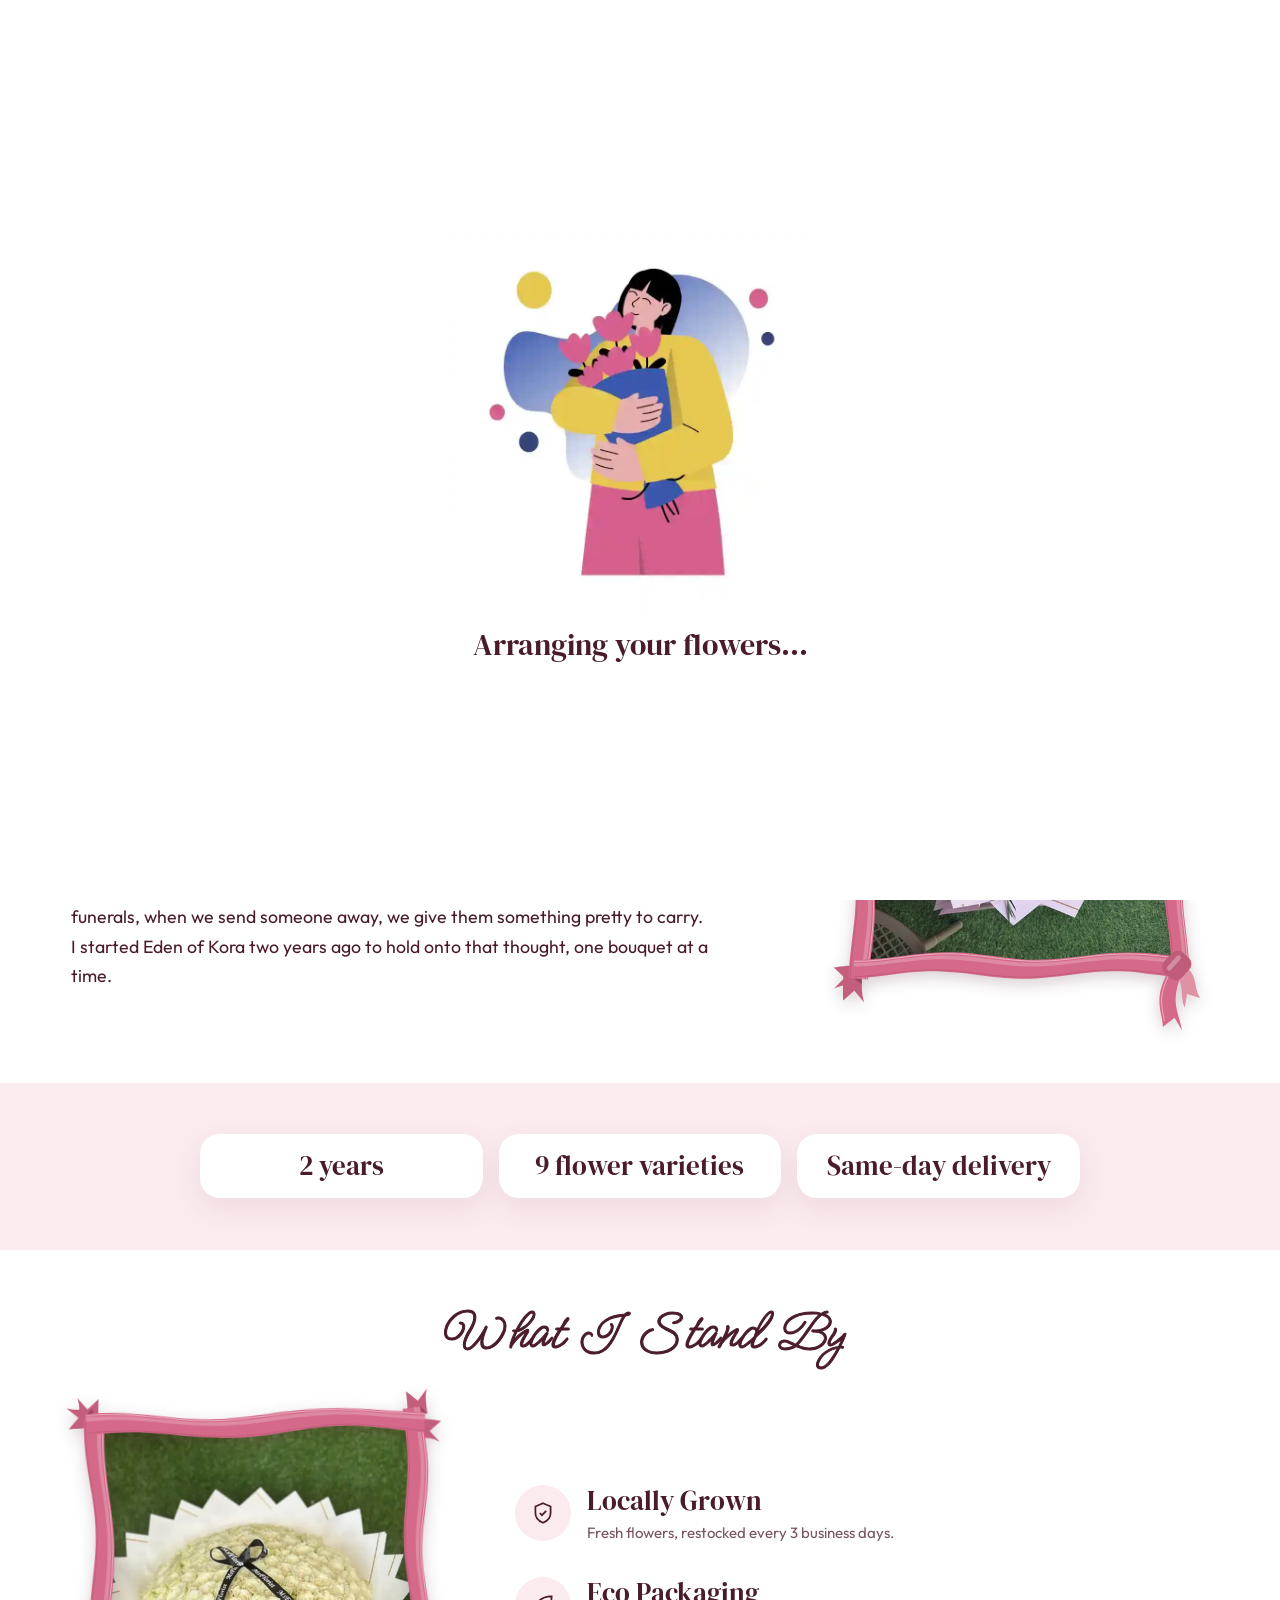
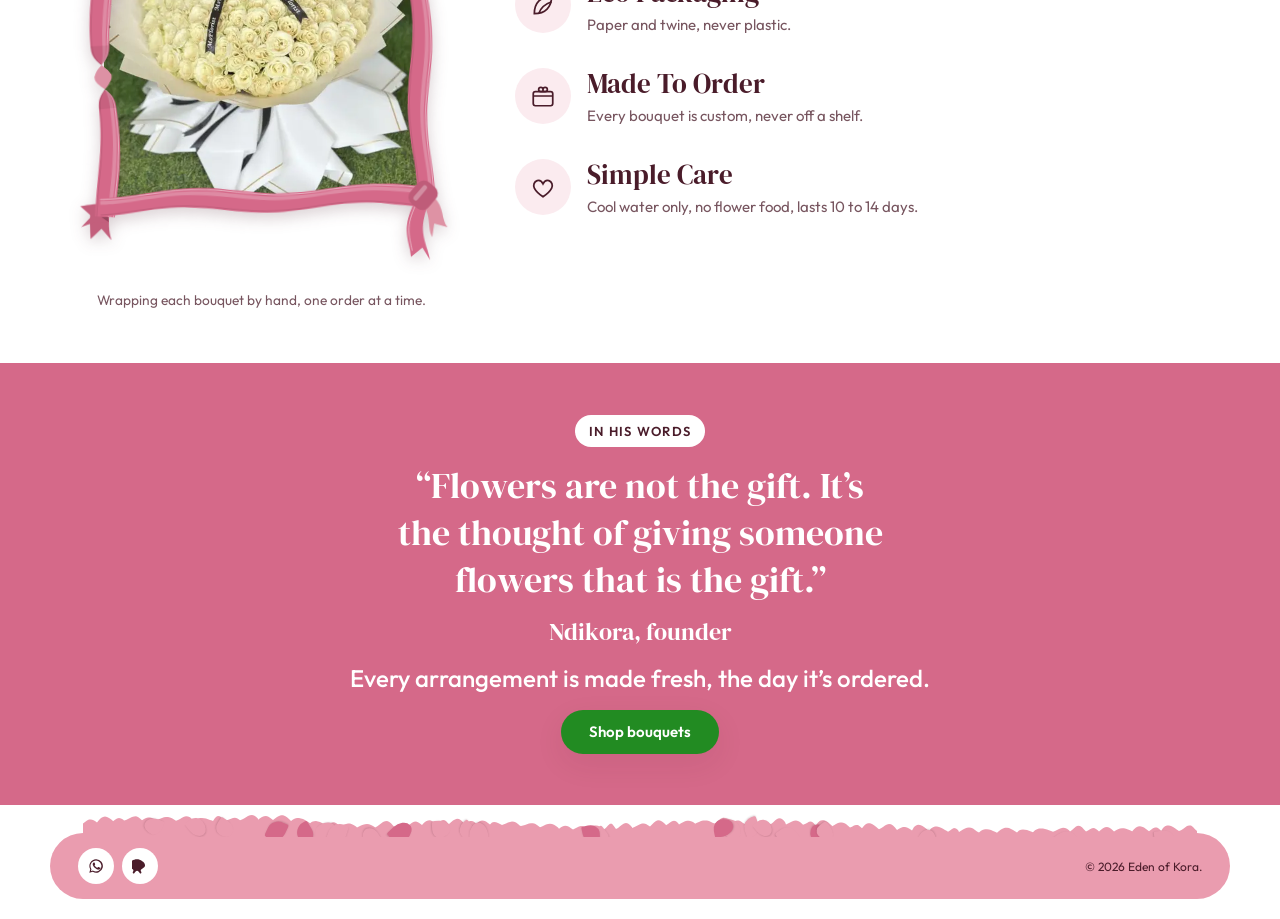
==== about.html @ d0510840 "Publish Eden of Kora site preview Co-Authored-By: Claude Opus 5.5 <noreply@anthropic.com>" ====
<!DOCTYPE html>
<html lang="en">
<head>
<meta charset="UTF-8">
<meta name="viewport" content="width=device-width, initial-scale=1.0">
<title>About Ndikora, Founder of Eden of Kora in Kampala</title>
<meta name="description" content="Meet Ndikora, the one florist behind Eden of Kora. Two years of arranging flowers in Kampala, one custom bouquet and one honest thought at a time.">
<link rel="canonical" href="https://theyloveshaka.github.io/eden-of-kora/about.html">
<meta property="og:title" content="About Ndikora, Founder of Eden of Kora in Kampala">
<meta property="og:description" content="Meet Ndikora, the one florist behind Eden of Kora. Two years of arranging flowers in Kampala, one custom bouquet and one honest thought at a time.">
<meta property="og:image" content="https://theyloveshaka.github.io/eden-of-kora/assets/og-image.jpg">
<meta property="og:type" content="website">
<meta property="og:url" content="https://theyloveshaka.github.io/eden-of-kora/about.html">
<meta name="twitter:card" content="summary_large_image">
<meta name="twitter:title" content="About Ndikora, Founder of Eden of Kora in Kampala">
<meta name="twitter:description" content="Meet Ndikora, the one florist behind Eden of Kora. Two years of arranging flowers in Kampala, one custom bouquet and one honest thought at a time.">
<meta name="twitter:image" content="https://theyloveshaka.github.io/eden-of-kora/assets/media/hero/hero-poster.webp?v=2">
<link rel="icon" type="image/svg+xml" href="images/favicon.svg">

<link rel="preconnect" href="https://fonts.googleapis.com">
<link rel="preconnect" href="https://fonts.gstatic.com" crossorigin>
<link href="https://fonts.googleapis.com/css2?family=DM+Serif+Display&family=Meow+Script&family=Outfit:wght@400;500;600&display=swap" rel="stylesheet">

<link rel="stylesheet" href="css/styles.css?v=12">
<link rel="stylesheet" href="css/ribbon.css?v=8">
<link rel="stylesheet" href="css/footer-petals.css?v=7">
<link rel="stylesheet" href="css/about.css?v=7">
<script>
  /* First page view this session: show the bouquet loading screen (main.js lifts it).
     The 9s timeout is a failsafe so a broken main.js can never trap the page. */
  (function () {
    try {
      if (sessionStorage.getItem("loaderSeen") || matchMedia("(prefers-reduced-motion: reduce)").matches) return;
      document.documentElement.classList.add("is-loading");
      new Image().src = "assets/bouquet-animation.svg";
      setTimeout(function () { document.documentElement.classList.remove("is-loading"); }, 9000);
    } catch (e) {}
  })();
</script>
<meta name="robots" content="noindex, nofollow">
</head>
<body>

<!-- ============================== LOADING SCREEN ============================== -->
<div class="site-loader" aria-hidden="true">
  <img class="site-loader__anim" data-src="assets/bouquet-animation.svg" alt="" width="806" height="818">
  <p class="site-loader__caption">Arranging your flowers&hellip;</p>
</div>

<div class="page-panel">

  <!-- ============================== HEADER ============================== -->
  <header class="site-header site-header--over">

    <a class="brand" href="index.html" aria-label="Eden of Kora, home">
      <span class="brand-word">Eden of Kora</span>
    </a>

    <nav class="nav-pill" id="primary-nav" aria-label="Primary">
      <a href="index.html">Home</a>
      <a href="shop.html">Shop</a>
      <a href="gallery.html">Gallery</a>
      <a href="about.html" aria-current="page">About</a>
      <a href="contact.html">Contact</a>
    </nav>

    <div class="header-actions">
      <a class="btn btn-pill btn-pill--sm" href="https://wa.me/256778371038" target="_blank" rel="noopener">Order Now</a>
      <button class="icon-btn cart-btn" type="button" data-cart-open aria-label="Open cart">
        <svg viewBox="0 0 24 24" fill="none" stroke="currentColor" stroke-width="1.6" aria-hidden="true">
          <path d="M3 4h2l2.4 12.2a2 2 0 0 0 2 1.6h7.6a2 2 0 0 0 2-1.6L21 8H6"/>
          <circle cx="9.5" cy="20.5" r="1.3"/><circle cx="17.5" cy="20.5" r="1.3"/>
        </svg>
        <span class="cart-count">0</span>
      </button>
      <button class="nav-toggle" type="button" aria-label="Open menu" aria-haspopup="true" aria-expanded="false" aria-controls="primary-nav">
        <span></span><span></span><span></span>
      </button>
    </div>
  </header>

  <main>
    <!-- ============================== HERO ============================== -->
    <section class="page-hero" data-petals>
      <img class="page-hero__media" src="assets/media/photos/eok-photo-14.webp" alt="" width="1170" height="1568" fetchpriority="high">
      <div class="page-hero__copy">
        <p class="eyebrow">Meet Ndikora</p>
        <h1>The Thought Behind the Flowers</h1>
      </div>
    </section>

    <!-- ============================== RIBBON BAND ============================== -->
    <div class="ribbon-band ribbon-band--straddle" data-ribbon-band>
      <ul class="ribbon-band__list">
        <li>Kampala</li>
        <li>Locally grown, always fresh</li>
        <li>Wrapped in eco paper</li>
        <li>Custom arrangements on request</li>
        <li>Open daily, 9am&ndash;7pm</li>
      </ul>
    </div>

    <!-- ============================== ABOUT INTRO ============================== -->
    <section class="section about-intro">
      <div class="container about-intro__grid">
        <div class="about-intro__body">
          <p class="about-intro__opening">I&rsquo;m Ndikora. I&rsquo;ve been arranging flowers in Kampala for two years, and I still believe the flower is never the real gift.</p>
          <p class="about-intro__story">My friends call me a lover boy, and I don&rsquo;t mind it. To me, flowers are love, plain and simple. I&rsquo;ve had people tell me, &ldquo;don&rsquo;t buy me flowers, give me money instead,&rdquo; and it still pricks me a little, because that misses the point entirely. We give flowers knowing they will die. That is what makes it the best act of love there is. A flower can&rsquo;t be saved, resold or kept for later. It only says one thing: I thought of you when I saw this bouquet, and I wanted you to have it. Even at funerals, when we send someone away, we give them something pretty to carry. I started Eden of Kora two years ago to hold onto that thought, one bouquet at a time.</p>
        </div>
        <figure class="ribbon-frame about-intro__frame" data-ribbon-frame="a">
          <img src="assets/media/photos/eok-photo-08-sm.webp" srcset="assets/media/photos/eok-photo-08-sm.webp 477w, assets/media/photos/eok-photo-08.webp 1170w" sizes="(min-width: 860px) 320px, 70vw" alt="Blush pink roses Ndikora arranged, laid on artificial grass" width="477" height="640" loading="eager" decoding="async">
        </figure>
      </div>
    </section>

    <!-- ============================== FACTS BAND ============================== -->
    <section class="section about-facts bg-soft-band">
      <div class="container">
        <div class="facts-row reveal-stagger">
          <div class="fact-item reveal"><span class="fact-item__value">2 years</span></div>
          <div class="fact-item reveal"><span class="fact-item__value">9 flower varieties</span></div>
          <div class="fact-item reveal"><span class="fact-item__value">Same-day delivery</span></div>
        </div>
      </div>
    </section>

    <!-- ============================== VALUES ============================== -->
    <section class="section about-values">
      <div class="container">
        <h2 class="about-values__heading reveal">What I Stand By</h2>
        <div class="about-values__layout">
          <figure class="about-feature__figure reveal">
            <div class="ribbon-frame about-feature__frame" data-ribbon-frame="a">
              <img src="assets/media/photos/eok-photo-09-sm.webp" srcset="assets/media/photos/eok-photo-09-sm.webp 480w, assets/media/photos/eok-photo-09.webp 1170w" sizes="(min-width: 860px) 320px, 70vw" alt="Cream roses Ndikora arranged, tied with a black ribbon" width="480" height="640" loading="lazy" decoding="async">
            </div>
            <figcaption>Wrapping each bouquet by hand, one order at a time.</figcaption>
          </figure>
          <div class="values-grid reveal-stagger">
            <div class="value-item reveal">
              <span class="value-icon">
                <svg viewBox="0 0 24 24" fill="none" stroke="currentColor" stroke-width="1.6" aria-hidden="true"><path d="M12 3l7 3v6c0 4.5-3 7.5-7 9-4-1.5-7-4.5-7-9V6l7-3Z"/><path d="M9 12l2 2 4-4"/></svg>
              </span>
              <h3>Locally Grown</h3>
              <p>Fresh flowers, restocked every 3 business days.</p>
            </div>
            <div class="value-item reveal">
              <span class="value-icon">
                <svg viewBox="0 0 24 24" fill="none" stroke="currentColor" stroke-width="1.6" aria-hidden="true"><path d="M20 4C10 4 4 10 4 20c10 0 16-6 16-16Z"/><path d="M8 20c2-6 6-9 12-11"/></svg>
              </span>
              <h3>Eco Packaging</h3>
              <p>Paper and twine, never plastic.</p>
            </div>
            <div class="value-item reveal">
              <span class="value-icon">
                <svg viewBox="0 0 24 24" fill="none" stroke="currentColor" stroke-width="1.6" aria-hidden="true"><rect x="3" y="8" width="18" height="13" rx="2"/><path d="M3 12h18M12 8V6a2 2 0 1 1 2 2h-2Zm0 0V6a2 2 0 1 0-2 2h2Z"/></svg>
              </span>
              <h3>Made To Order</h3>
              <p>Every bouquet is custom, never off a shelf.</p>
            </div>
            <div class="value-item reveal">
              <span class="value-icon">
                <svg viewBox="0 0 24 24" fill="none" stroke="currentColor" stroke-width="1.6" aria-hidden="true"><path d="M12 21s-6-4-8-8c-1.3-2.6-.2-6 2.6-6.9C9 5.3 11 7 12 9c1-2 3-3.7 5.4-2.9C20.2 7 21.3 10.4 20 13c-2 4-8 8-8 8Z"/></svg>
              </span>
              <h3>Simple Care</h3>
              <p>Cool water only, no flower food, lasts 10 to 14 days.</p>
            </div>
          </div>
        </div>
      </div>
    </section>

    <!-- ============================== STORY BAND: HIS BELIEF ============================== -->
    <section class="about-story-band">
      <div class="container about-story-band__inner reveal">
        <span class="about-eyebrow">In His Words</span>
        <blockquote>
          <p>&ldquo;Flowers are not the gift. It&rsquo;s the thought of giving someone flowers that is the gift.&rdquo;</p>
        </blockquote>
        <cite>Ndikora, founder</cite>
        <p class="about-story-band__note">Every arrangement is made fresh, the day it&rsquo;s ordered.</p>
        <a class="btn btn-pill" href="shop.html">Shop bouquets</a>
      </div>
    </section>
  </main>

  <!-- ============================== FOOTER ============================== -->
  <div class="footer-petals" data-footer-petals aria-hidden="true"></div>
  <footer class="site-footer">
    <div class="footer-social">
    <a href="https://wa.me/256778371038" target="_blank" rel="noopener" aria-label="Chat on WhatsApp">
    <svg viewBox="0 0 24 24" aria-hidden="true"><path d="M17.5 14.4c-.3-.1-1.7-.8-1.9-.9-.3-.1-.4-.1-.6.1-.2.3-.7.9-.8 1-.2.2-.3.2-.5.1-.3-.1-1.2-.4-2.2-1.4-.8-.7-1.4-1.6-1.6-1.9-.2-.3 0-.4.1-.6l.4-.5c.1-.2.2-.3.3-.5.1-.2 0-.4 0-.5-.1-.1-.6-1.5-.8-2-.2-.5-.4-.4-.6-.4h-.5c-.2 0-.5.1-.7.3-.3.3-1 1-1 2.3 0 1.4 1 2.7 1.1 2.9.1.2 2 3.1 4.9 4.3.7.3 1.2.5 1.6.6.7.2 1.3.2 1.8.1.5-.1 1.7-.7 1.9-1.4.2-.7.2-1.2.2-1.4-.1-.1-.2-.2-.5-.3ZM12 2a10 10 0 0 0-8.6 15L2 22l5.2-1.4A10 10 0 1 0 12 2Zm0 18.2a8.2 8.2 0 0 1-4.2-1.1l-.3-.2-3.1.8.8-3-.2-.3A8.2 8.2 0 1 1 12 20.2Z"/></svg>
    </a>
    <a href="https://www.snapchat.com/add/ndikoraaa" target="_blank" rel="noopener" aria-label="Eden of Kora on Snapchat">
    <svg viewBox="0 0 24 24" aria-hidden="true"><path d="M19.35 9.74c-.32-1.6-1.26-3.08-2.65-4.07-.6-.42-1.14-.84-1.68-1.23-2.24-1.65-4.93-2.44-7.67-2.44-3.33 0-6.38 1.2-8.72 3.4-.65.63-1.23 1.3-1.73 2.02-.65 1.04-1.08 2.23-1.2 3.52 0 .06 0 .13.02.2.02.36.08.71.18 1.05.08.24.18.48.3.7.12.22.26.43.42.62.16.19.33.37.52.54.07.06.15.12.22.17l1.14.92c.27.22.55.42.85.6.12.07.25.13.37.2l.32.17c.25.12.48.27.7.43.22.16.42.34.6.53.18.2.33.4.46.61l.06.1c.08.14.15.3.2.46.04.15.07.3.08.46 0 .37-.09.73-.26 1.06l-.48.9c-.04.07-.08.14-.11.22-.08.18-.14.36-.17.55-.04.33.02.67.17.98.15.3.4.56.7.7.3.14.63.18.95.1.32-.07.6-.27.78-.54l1.04-1.54c.17-.25.36-.5.58-.72.22-.23.47-.43.74-.6l.36-.2.37-.18c.25-.1.5-.17.76-.2h.08c.26.03.51.1.76.2l.37.18.36.2c.27.17.52.37.74.6.22.22.41.47.58.72l1.04 1.54c.18.27.46.47.78.54.32.08.65.04.95-.1.3-.14.55-.4.7-.7.15-.31.21-.65.17-.98-.03-.19-.09-.37-.17-.55-.03-.08-.07-.15-.11-.22l-.48-.9c-.17-.33-.26-.69-.26-1.06 0-.16.04-.31.08-.46.05-.16.12-.32.2-.46l.06-.1c.13-.21.28-.41.46-.61.18-.19.38-.37.6-.53.22-.16.45-.31.7-.43l.32-.17c.12-.07.25-.13.37-.2.3-.18.58-.38.85-.6l1.14-.92c.07-.05.15-.11.22-.17.19-.17.36-.35.52-.54.16-.19.3-.4.42-.62.12-.22.22-.46.3-.7.1-.34.16-.69.18-1.05.02-.07.02-.14.02-.2-.12-1.29-.55-2.48-1.2-3.52Z" fill="currentColor"/></svg>
    </a>
    </div>
    <p class="footer-bottom">&copy; 2026 Eden of Kora.</p>
  </footer>

  <!-- ============================== CART DRAWER ============================== -->
  <div class="cart-overlay" data-cart-close></div>
  <aside class="cart-drawer" role="dialog" aria-modal="true" aria-labelledby="cart-drawer-title">
    <div class="cart-drawer__head">
      <h2 id="cart-drawer-title">Your Cart</h2>
      <button type="button" class="cart-drawer__close" data-cart-close aria-label="Close cart">
        <svg viewBox="0 0 24 24" fill="none" stroke="currentColor" stroke-width="1.8" aria-hidden="true"><path d="M6 6l12 12M18 6L6 18"/></svg>
      </button>
    </div>

    <div class="sr-only" aria-live="polite" data-cart-live></div>

    <div class="cart-drawer__body">
      <div class="cart-drawer__items" data-cart-items></div>

      <div class="cart-addons">
        <h3 class="cart-addons__title">A Little Something Extra?</h3>
        <div class="cart-addons__row" data-cart-addons></div>
      </div>
    </div>

    <div class="cart-drawer__totals">
      <div class="cart-drawer__row">
        <span>Items subtotal</span>
        <span data-cart-subtotal>UGX 0</span>
      </div>
      <div class="cart-drawer__row cart-drawer__row--delivery">
        <span>Delivery fee</span>
        <span>Confirmed by area</span>
      </div>
      <p class="cart-drawer__totals-note">This is your items subtotal. The delivery fee is confirmed by area on WhatsApp before you pay, so it&rsquo;s not included yet.</p>
    </div>

    <div class="cart-drawer__actions">
      <button type="button" class="btn btn-wa btn-block" data-wa-checkout>
        <svg viewBox="0 0 24 24" aria-hidden="true"><path d="M17.5 14.4c-.3-.1-1.7-.8-1.9-.9-.3-.1-.4-.1-.6.1-.2.3-.7.9-.8 1-.2.2-.3.2-.5.1-.3-.1-1.2-.4-2.2-1.4-.8-.7-1.4-1.6-1.6-1.9-.2-.3 0-.4.1-.6l.4-.5c.1-.2.2-.3.3-.5.1-.2 0-.4 0-.5-.1-.1-.6-1.5-.8-2-.2-.5-.4-.4-.6-.4h-.5c-.2 0-.5.1-.7.3-.3.3-1 1-1 2.3 0 1.4 1 2.7 1.1 2.9.1.2 2 3.1 4.9 4.3.7.3 1.2.5 1.6.6.7.2 1.3.2 1.8.1.5-.1 1.7-.7 1.9-1.4.2-.7.2-1.2.2-1.4-.1-.1-.2-.2-.5-.3ZM12 2a10 10 0 0 0-8.6 15L2 22l5.2-1.4A10 10 0 1 0 12 2Zm0 18.2a8.2 8.2 0 0 1-4.2-1.1l-.3-.2-3.1.8.8-3-.2-.3A8.2 8.2 0 1 1 12 20.2Z"/></svg>
        Send order on WhatsApp
      </button>
      <button type="button" class="btn btn-outline btn-block" data-copy-order>Copy order</button>
    </div>
    <p class="cart-drawer__note">Send order on WhatsApp opens a message with your items already filled in. Nothing sends until you press send yourself, and nothing is confirmed until Ndikora replies.</p>
  </aside>

</div>

<script src="js/products.js?v=7" defer></script>
<script src="js/main.js?v=11" defer></script>
<script src="js/ribbon.js?v=10" defer></script>
<script src="js/footer-petals.js?v=7" defer></script>
<script src="js/lightbox.js?v=7" defer></script>
</body>
</html>
---- css/styles.css ----
/* ==========================================================================
   Eden of Kora design system
   Tokens, page shell, header, buttons, product card, section head, cart
   drawer, footer, reveal, petals, loader. Colours and type change only in
   :root; palette and type rules live in docs/PLAN.md (Revision 2).
   ========================================================================== */

/* ---------- 1. Tokens --------------------------------------------------- */
:root {
  /* Palette */
  --forest:     #228B22; /* the one green: accents only, never a section fill */
  --lime:       var(--forest); /* accent fill: buttons, ribbon, active chips */
  --green:      var(--forest);
  --on-accent:  var(--white); /* text and icons on forest */
  --blush:      color-mix(in srgb, var(--pink) 20%, var(--white)); /* soft bands and chips */
  --lime-pale:  var(--blush);
  --pink:       #EA9CAF; /* footer, petals, badges, secondary fills */
  --rose:       #D56989; /* links, hover, ribbon frames, strong accents */
  --white:      #FFFFFF; /* page surface, cards */
  --ink:        #4A1C2A; /* all text and icons, never a surface */

  /* Ribbon */
  --ribbon-face: var(--lime);
  --ribbon-back: var(--rose);

  /* Aliases read by page stylesheets */
  --berry:       var(--ink);
  --berry-dark:  var(--ink);
  --pink-strong: var(--rose);
  --gold:        var(--rose);
  --pink-pale:   var(--lime-pale);
  --bg-soft:     var(--lime-pale);
  --wa:          var(--green);
  --bg-panel:    var(--white);
  --bg-card:     var(--white);
  --bg-outer:    var(--white);
  --muted:       color-mix(in srgb, var(--ink) 75%, var(--white)); /* captions and hints */
  --state-error: var(--ink);

  /* Radius, one rule per element class */
  --radius-xs:    8px;   /* chips, badges */
  --radius-sm:    12px;  /* small blocks */
  --radius-card:  20px;  /* tiles, inputs, drawer */
  --radius-panel: 32px;  /* large blocks */
  --radius-pill:  999px; /* buttons */

  /* Spacing, 4px base */
  --space-1: 4px;  --space-2: 8px;  --space-3: 12px; --space-4: 16px;
  --space-5: 24px; --space-6: 32px; --space-7: 48px; --space-8: 64px; --space-9: 96px;

  --header-h: 44px;
  --section-y: clamp(32px, 4vw, 56px);
  --ribbon-h: clamp(104px, 11vw, 160px);

  --shadow-card: 0 10px 30px rgba(74,28,42,.08);
  --shadow-pop:  0 18px 45px rgba(74,28,42,.16);

  /* Type */
  --font-script:  "Meow Script", cursive;       /* wordmark, h1, h2 */
  --font-display: "DM Serif Display", serif;    /* h3, h4, card titles, quotes */
  --font-body:    "Outfit", sans-serif;         /* body, nav, buttons, prices */

  --text-display: clamp(3.25rem, 1.9rem + 5.6vw, 7rem);
  --text-h2:      clamp(2.25rem, 1.7rem + 2.4vw, 3.75rem);
  --text-h3:      clamp(1.25rem, 1.07rem + .75vw, 1.75rem);
  --text-body:    clamp(1rem, .956rem + .19vw, 1.125rem);
  --text-caption: clamp(.75rem, .706rem + .19vw, .875rem);
  --text-price:   clamp(1.125rem, 1.04rem + .38vw, 1.375rem);

  /* Motion */
  --ease-bloom: cubic-bezier(.22,.61,.36,1); /* organic settle */
  --ease-snap:  cubic-bezier(.5,0,.1,1);     /* press feedback */
  --ease:       var(--ease-bloom);
  --dur-micro:          120ms; /* press */
  --dur-standard:       240ms; /* hover, badge update */
  --dur-entrance:       400ms; /* drawer, section reveal */
  --dur-narrative:      700ms; /* ribbon draw-on */
  --dur-hero-crossfade: 200ms; /* hero video fade */
}

/* ---------- 2. Reset ----------------------------------------------------- */
*, *::before, *::after { box-sizing: border-box; }
html { scroll-behavior: smooth; }
body, h1, h2, h3, h4, p, figure, blockquote, dl, dd, ul, ol { margin: 0; }
ul[class], ol[class] { list-style: none; padding: 0; }
img, picture, svg { display: block; max-width: 100%; }
button, input, select, textarea { font: inherit; color: inherit; }
button { cursor: pointer; background: none; border: none; }
a { color: inherit; text-decoration: none; }

:where(a, button, input, select, textarea, summary, [tabindex]):focus-visible {
  outline: 2px solid var(--ink);
  outline-offset: 3px;
}

@media (prefers-reduced-motion: reduce) {
  html { scroll-behavior: auto; }
  *, *::before, *::after {
    animation-duration: .001ms !important;
    animation-iteration-count: 1 !important;
    transition-duration: .001ms !important;
    scroll-behavior: auto !important;
  }
}

/* ---------- 3. Base ------------------------------------------------------ */
body {
  background: var(--white);
  color: var(--ink);
  font-family: var(--font-body);
  font-weight: 400;
  font-size: 16px;
  line-height: 1.6;
  font-synthesis: none;
  -webkit-font-smoothing: antialiased;
  overflow-x: clip;
}

h1, h2 {
  font-family: var(--font-script);
  font-weight: 400;
  line-height: 1.15;
  letter-spacing: 0;
  text-transform: none;
  color: var(--ink);
}
h1, h2, .brand-word {
  -webkit-text-stroke: .017em currentColor;
  paint-order: stroke fill;
}
h1 { font-size: var(--text-display); }
h2 { font-size: var(--text-h2); }

h3, h4 {
  font-family: var(--font-display);
  font-weight: 400;
  line-height: 1.2;
  color: var(--ink);
}
h3 { font-size: var(--text-h3); }
h4 { font-size: 1.125rem; }

.container {
  width: 100%;
  max-width: 1240px;
  margin-inline: auto;
  padding-inline: clamp(20px, 4vw, 56px);
}

/* ---------- 4. Page frame ------------------------------------------------ */
.page-panel {
  position: relative;
  background: var(--white);
  overflow-x: clip;
}

/* ---------- 5. Header / Nav ---------------------------------------------- */
.site-header {
  position: relative;
  z-index: 40;
  box-sizing: border-box;
  height: var(--header-h);
  padding: 12px clamp(20px, 4vw, 56px);
  display: grid;
  grid-template-columns: 1fr auto 1fr;
  grid-template-rows: 20px;
  align-items: center;
  column-gap: var(--space-4);
  background: var(--white);
  color: var(--ink);
}
.site-header .brand { justify-self: start; }
.site-header .nav-pill { justify-self: center; }
.site-header .header-actions { justify-self: end; }

.site-header--over {
  position: absolute;
  top: 0;
  left: 0;
  right: 0;
  background: transparent;
  color: var(--white);
}
.site-header--over::before {
  content: "";
  position: absolute;
  top: 0;
  left: 0;
  right: 0;
  height: 120px;
  background: linear-gradient(to bottom, rgba(74,28,42,.45), rgba(74,28,42,0));
  pointer-events: none;
  z-index: -1;
}

.site-header a:focus-visible,
.site-header button:focus-visible {
  outline: 2px solid var(--ink);
  outline-offset: 3px;
  border-radius: var(--radius-xs);
}
.site-header--over a:focus-visible,
.site-header--over button:focus-visible { outline-color: var(--white); }

.brand {
  position: relative;
  z-index: 1;
  display: flex;
  align-items: center;
  min-height: 44px;
  font-family: var(--font-script);
  font-weight: 400;
  font-size: 1.875rem;
  line-height: 1;
  color: inherit;
  white-space: nowrap;
}
.brand-word {
  font-family: var(--font-script);
  font-weight: 400;
  font-size: inherit;
  line-height: 1;
  letter-spacing: 0;
  text-transform: none;
  white-space: nowrap;
}

.nav-pill {
  position: relative;
  z-index: 1;
  display: flex;
  align-items: center;
  gap: 2px;
  height: 32px;
  padding: 3px;
  background: rgba(255,255,255,.94);
  color: var(--ink);
  border-radius: var(--radius-pill);
}
.nav-pill a {
  display: block;
  padding: 0 16px;
  font-size: .9375rem;
  font-weight: 500;
  line-height: 26px;
  color: var(--ink);
  border-radius: var(--radius-pill);
  transition: background .2s var(--ease);
}
.nav-pill a:hover { background: var(--blush); }
.nav-pill a[aria-current="page"] { background: var(--lime); color: var(--on-accent); font-weight: 600; }

.header-actions {
  position: relative;
  z-index: 1;
  display: flex;
  align-items: center;
  gap: var(--space-2);
  height: 20px;
}
.header-actions .btn-pill--sm {
  position: relative;
  min-height: 0;
  height: 28px;
  padding: 0 16px;
  font-size: .8125rem;
  box-shadow: none;
}
.header-actions .btn-pill--sm::after {
  content: "";
  position: absolute;
  inset: -8px -4px;
}

.icon-btn {
  position: relative;
  width: 44px;
  height: 44px;
  border-radius: 50%;
  display: grid;
  place-items: center;
  color: inherit;
  transition: color .2s var(--ease), transform .2s var(--ease);
}
.icon-btn:hover { color: var(--rose); transform: translateY(-1px); }
.icon-btn:active { transform: scale(.92); }
.icon-btn:disabled { opacity: .5; cursor: not-allowed; transform: none; }
.icon-btn svg { width: 20px; height: 20px; stroke: currentColor; }
.site-header--over .icon-btn:hover { color: var(--pink); }

.cart-btn .cart-count {
  position: absolute;
  top: 6px;
  right: 3px;
  min-width: 18px;
  height: 18px;
  padding: 0 4px;
  border-radius: 999px;
  background: var(--green);
  color: var(--on-accent);
  font-size: .6875rem;
  font-weight: 600;
  line-height: 1;
  display: grid;
  place-items: center;
  box-shadow: 0 2px 6px rgba(74,28,42,.25);
  transition: transform .25s var(--ease);
}
.cart-btn .cart-count.pulse { animation: cartPulse .4s var(--ease); }
@keyframes cartPulse {
  0%   { transform: scale(1); }
  40%  { transform: scale(1.45); }
  100% { transform: scale(1); }
}

.nav-toggle {
  display: none;
  width: 44px;
  height: 44px;
  border-radius: 50%;
  position: relative;
  z-index: 2;
  flex-direction: column;
  align-items: center;
  justify-content: center;
  gap: 4px;
  color: inherit;
  transition: color .2s var(--ease), transform .2s var(--ease);
}
.nav-toggle:hover { color: var(--rose); }
.nav-toggle:active { transform: scale(.92); }
.site-header--over .nav-toggle:hover { color: var(--pink); }
.nav-toggle span {
  display: block;
  width: 20px;
  height: 2px;
  background: currentColor;
  border-radius: 2px;
  transition: transform .25s var(--ease), opacity .2s var(--ease);
}
.site-header.nav-open .nav-toggle span:nth-child(1) { transform: translateY(6px) rotate(45deg); }
.site-header.nav-open .nav-toggle span:nth-child(2) { opacity: 0; }
.site-header.nav-open .nav-toggle span:nth-child(3) { transform: translateY(-6px) rotate(-45deg); }

@media (max-width: 820px) {
  :root { --header-h: 48px; }
  .site-header {
    padding: 12px 16px;
    grid-template-columns: auto auto;
    grid-template-rows: 24px;
    column-gap: 0;
    justify-content: space-between;
  }
  .header-actions { height: 24px; gap: var(--space-1); }
  .header-actions .btn-pill--sm { height: 32px; padding: 0 14px; }
  .header-actions .btn-pill--sm::after { inset: -6px -2px; }
  .brand { font-size: 1.75rem; }
  .nav-toggle { display: flex; }
  .nav-pill {
    position: absolute;
    top: calc(100% + 6px);
    left: auto;
    right: 12px;
    width: min(420px, calc(100% - 24px));
    flex-direction: column;
    align-items: stretch;
    gap: 2px;
    height: auto;
    padding: 10px;
    background: var(--white);
    color: var(--ink);
    border-radius: 24px;
    box-shadow: var(--shadow-pop);
    transform: translateY(-8px);
    opacity: 0;
    visibility: hidden;
    pointer-events: none;
    transition: transform .22s var(--ease), opacity .18s var(--ease), visibility 0s linear .22s;
  }
  .site-header .nav-pill { justify-self: end; }
  .nav-pill a {
    display: flex;
    align-items: center;
    justify-content: space-between;
    min-height: 48px;
    padding: 0 18px;
    font-family: var(--font-display);
    font-size: 1.25rem;
    font-weight: 400;
    line-height: 1.2;
    border-radius: 16px;
  }
  .nav-pill a::after {
    content: "";
    width: 8px;
    height: 8px;
    border-top: 2px solid currentColor;
    border-right: 2px solid currentColor;
    transform: rotate(45deg);
    opacity: .45;
  }
  .nav-pill a[aria-current="page"] { font-weight: 400; }
  .nav-pill a[aria-current="page"]::after { opacity: 1; }
  .site-header--over .nav-pill a:focus-visible { outline-color: var(--ink); }
  .site-header.nav-open .nav-pill {
    transform: none;
    opacity: 1;
    visibility: visible;
    pointer-events: auto;
    transition: transform .22s var(--ease), opacity .18s var(--ease), visibility 0s;
  }
  .site-header.nav-open::after {
    content: "";
    position: fixed;
    inset: 0;
    z-index: -1;
    background: rgba(74,28,42,.42);
  }
}

/* ---------- 6. Buttons ---------------------------------------------------- */
.btn {
  display: inline-flex;
  align-items: center;
  justify-content: center;
  gap: var(--space-2);
  min-height: 44px;
  font-family: var(--font-body);
  font-weight: 600;
  font-size: .9375rem;
  line-height: 1.2;
  border-radius: var(--radius-pill);
  padding: 12px 28px;
  transition: transform .2s var(--ease), box-shadow .2s var(--ease), background .2s var(--ease), color .2s var(--ease);
  white-space: nowrap;
}
.btn:focus-visible { outline: 2px solid var(--ink); outline-offset: 3px; }
.btn:active { transform: scale(.97); }
.btn:disabled,
.btn[aria-disabled="true"] {
  opacity: .5;
  cursor: not-allowed;
  box-shadow: none;
  transform: none;
}

.btn-pill {
  background: var(--lime);
  color: var(--on-accent);
  box-shadow: var(--shadow-card);
}
.btn-pill:hover {
  background: color-mix(in srgb, var(--forest) 84%, var(--ink));
  transform: translateY(-2px);
  box-shadow: var(--shadow-pop);
}
.btn-pill:active { transform: scale(.97); }
.btn-pill--sm { padding: 8px 20px; font-size: .875rem; }

.btn-outline {
  background: transparent;
  color: var(--ink);
  border: 1.5px solid var(--ink);
}
.btn-outline:hover {
  background: var(--lime-pale);
  transform: translateY(-2px);
}

.btn-arrow {
  display: inline-flex;
  align-items: center;
  gap: 12px;
  min-height: 44px;
  font-weight: 500;
  color: var(--ink);
}
.btn-arrow:focus-visible { outline: 2px solid var(--ink); outline-offset: 3px; border-radius: var(--radius-pill); }
.btn-arrow .arrow-circle {
  width: 40px;
  height: 40px;
  border-radius: 50%;
  border: 1.5px solid var(--ink);
  display: grid;
  place-items: center;
  transition: background .2s var(--ease), transform .2s var(--ease);
  flex-shrink: 0;
}
.btn-arrow .arrow-circle svg {
  width: 16px; height: 16px;
  stroke: var(--ink);
  transition: transform .25s var(--ease);
}
.btn-arrow:hover .arrow-circle { background: var(--lime); color: var(--on-accent); }
.btn-arrow:hover .arrow-circle svg { transform: translateX(3px); }
.btn-arrow:active .arrow-circle { transform: scale(.94); }

.btn-wa {
  background: var(--green);
  color: var(--on-accent);
  box-shadow: var(--shadow-card);
}
.btn-wa svg { width: 18px; height: 18px; fill: var(--ink); }
.btn-wa:hover {
  background: color-mix(in srgb, var(--green) 80%, var(--ink));
  transform: translateY(-2px);
  box-shadow: var(--shadow-pop);
}

.btn-block { width: 100%; }

/* ---------- 7. Section head ------------------------------------------------ */
.section-head {
  text-align: center;
  max-width: 720px;
  margin-inline: auto;
}
.section-head .eyebrow {
  display: block;
  margin-bottom: var(--space-2);
  font-family: var(--font-body);
  font-size: .8125rem;
  font-weight: 600;
  letter-spacing: .14em;
  text-transform: uppercase;
  color: var(--ink);
}
.section-head h2 {
  font-size: var(--text-h2);
  display: flex;
  align-items: center;
  justify-content: center;
  gap: 18px;
  white-space: nowrap;
}
.section-head h2::before,
.section-head h2::after {
  content: "";
  flex: 1 1 60px;
  height: 0;
  border-top: 1.5px dashed rgba(74,28,42,.4);
  position: relative;
  min-width: 24px;
}
.section-head h2 .diamond {
  color: var(--rose);
  font-size: .8em;
  flex-shrink: 0;
}
.section-head .sub {
  margin-top: 14px;
  color: var(--muted);
  font-size: .98rem;
  line-height: 1.7;
}

@media (max-width: 560px) {
  .section-head h2 { white-space: normal; }
  .section-head h2::before, .section-head h2::after { flex-basis: 20px; }
}

/* ---------- 8. Product card ------------------------------------------------
   Borderless portrait tile: radius and 4:5 crop live on the image mask only.
   Shared by Home and Shop through productCardHTML() in js/main.js. */
.product-card {
  position: relative;
  height: 100%;
  display: flex;
  flex-direction: column;
}

.product-card__frame {
  position: relative;
  aspect-ratio: 4 / 5;
  border-radius: var(--radius-card);
  background: var(--lime-pale);
  overflow: hidden;
  margin-bottom: var(--space-3);
}
.product-card__frame img {
  width: 100%;
  height: 100%;
  object-fit: cover;
  transition: transform .45s var(--ease);
}
.product-card:hover .product-card__frame img,
.product-card:focus-within .product-card__frame img { transform: scale(1.06); }

.product-card__badge {
  position: absolute;
  top: var(--space-3);
  left: var(--space-3);
  background: var(--pink);
  color: var(--ink);
  font-family: var(--font-body);
  font-size: .6875rem;
  font-weight: 600;
  letter-spacing: .04em;
  text-transform: uppercase;
  padding: 5px 12px;
  border-radius: var(--radius-xs);
  z-index: 2;
  transform: rotate(var(--tilt, 0deg));
}

.product-card__name {
  font-family: var(--font-display);
  font-weight: 400;
  font-size: 1.25rem;
  line-height: 1.2;
  color: var(--ink);
  margin-bottom: 2px;
}
.product-card__subtitle {
  font-size: .8125rem;
  color: var(--muted);
  margin-bottom: var(--space-3);
  line-height: 1.5;
}

.product-card__footer {
  margin-top: auto;
  display: flex;
  align-items: center;
  justify-content: space-between;
  gap: var(--space-2);
  flex-wrap: wrap;
  row-gap: var(--space-2);
}

.product-card__price {
  font-family: var(--font-body);
  font-weight: 600;
  font-size: var(--text-price);
  color: var(--ink);
  font-variant-numeric: tabular-nums;
}
.product-card__ask {
  font-size: .8125rem;
  color: var(--muted);
}

.product-card__request,
.addon-tile__request,
.product-grid__empty a,
.cart-empty a {
  color: var(--ink);
  font-weight: 600;
  text-decoration: underline;
  text-decoration-color: var(--rose);
  text-decoration-thickness: 2px;
  text-underline-offset: 3px;
  border-radius: var(--radius-xs);
  transition: text-decoration-color .2s var(--ease);
}
.product-card__request { font-size: .8125rem; }
.product-card__request:hover,
.addon-tile__request:hover,
.product-grid__empty a:hover,
.cart-empty a:hover { text-decoration-color: var(--ink); }
.product-card__request:focus-visible,
.addon-tile__request:focus-visible,
.product-grid__empty a:focus-visible,
.cart-empty a:focus-visible { outline: 2px solid var(--ink); outline-offset: 3px; }

.add-btn {
  width: 44px;
  height: 44px;
  min-width: 44px;
  min-height: 44px;
  border-radius: 50%;
  background: var(--lime);
  color: var(--on-accent);
  display: grid;
  place-items: center;
  flex-shrink: 0;
  font-size: 1.25rem;
  line-height: 1;
  transition: background .2s var(--ease), transform var(--dur-micro) var(--ease-snap), box-shadow .2s var(--ease);
  box-shadow: var(--shadow-card);
}
.add-btn:hover { background: var(--pink); box-shadow: var(--shadow-pop); }
.add-btn:focus-visible { outline: 2px solid var(--ink); outline-offset: 3px; }
.add-btn:active,
.add-btn.is-pressing { transform: scale(.86); }
.add-btn.added { background: var(--green); color: var(--on-accent); }
.add-btn:disabled { opacity: .5; cursor: not-allowed; box-shadow: none; transform: none; }

[data-add-to-cart] { position: relative; }
[data-add-to-cart].is-added::after {
  content: "Added";
  position: absolute;
  bottom: calc(100% + 10px);
  left: 50%;
  transform: translateX(-50%);
  background: var(--lime);
  color: var(--on-accent);
  font-size: .6875rem;
  font-weight: 600;
  padding: 5px 12px;
  border-radius: var(--radius-pill);
  box-shadow: var(--shadow-card);
  white-space: nowrap;
  pointer-events: none;
  animation: addedFadeUp .3s var(--ease);
  z-index: 3;
}
@keyframes addedFadeUp {
  from { opacity: 0; transform: translate(-50%, 6px); }
  to   { opacity: 1; transform: translate(-50%, 0); }
}

/* Two columns at 375, three at 1024 and up. */
.product-grid {
  display: grid;
  grid-template-columns: repeat(2, minmax(0, 1fr));
  gap: var(--space-4);
}
@media (min-width: 1024px) {
  .product-grid { grid-template-columns: repeat(3, minmax(0, 1fr)); gap: var(--space-5); }
}

.product-card.is-hidden { display: none; }
.product-card.is-fading { opacity: 0; transform: scale(.96); }

.product-grid__skeleton,
.product-grid__empty {
  grid-column: 1 / -1;
  text-align: center;
  color: var(--muted);
  font-size: .95rem;
  padding: var(--space-7) var(--space-4);
}

/* ---------- 9. Cart drawer --------------------------------------------------
   role="dialog" and aria-modal live in the markup; focus move-in, trap and
   Escape are wired in js/main.js (Cart.open/close). */
.cart-overlay {
  position: fixed;
  inset: 0;
  background: rgba(74,28,42,.42);
  opacity: 0;
  pointer-events: none;
  transition: opacity var(--dur-standard) var(--ease);
  z-index: 90;
}
.cart-overlay.is-open { opacity: 1; pointer-events: auto; }

.cart-drawer {
  position: fixed;
  top: 0;
  right: 0;
  height: 100%;
  width: min(420px, 92vw);
  background: var(--white);
  z-index: 91;
  transform: translateX(100%);
  transition: transform var(--dur-entrance) var(--ease), box-shadow var(--dur-entrance) var(--ease);
  display: flex;
  flex-direction: column;
  padding: 26px 24px;
}
.cart-drawer.is-open { transform: translateX(0); box-shadow: -20px 0 50px rgba(74,28,42,.22); }

.cart-drawer__head {
  display: flex;
  align-items: center;
  justify-content: space-between;
  margin-bottom: var(--space-5);
}
.cart-drawer__head h2 { font-size: 2.25rem; }
.cart-drawer__close {
  width: 44px; height: 44px;
  border-radius: 50%;
  background: var(--lime-pale);
  display: grid;
  place-items: center;
  transition: transform .2s var(--ease), background .2s var(--ease);
}
.cart-drawer__close:hover { background: var(--lime); color: var(--on-accent); transform: rotate(90deg); }
.cart-drawer__close:active { transform: rotate(90deg) scale(.92); }
.cart-drawer__close:focus-visible,
.cart-item__qty button:focus-visible,
.cart-item__remove:focus-visible { outline: 2px solid var(--ink); outline-offset: 2px; }

.sr-only {
  position: absolute;
  width: 1px; height: 1px;
  padding: 0; margin: -1px;
  overflow: hidden;
  clip: rect(0, 0, 0, 0);
  white-space: nowrap;
  border: 0;
}

.cart-drawer__body {
  flex: 1;
  overflow-y: auto;
  padding-right: 4px;
}

.cart-drawer__items {
  display: flex;
  flex-direction: column;
  gap: var(--space-4);
}

.cart-item {
  display: grid;
  grid-template-columns: 58px 1fr auto;
  gap: 12px;
  align-items: center;
}
.cart-item__thumb {
  width: 58px; height: 58px;
  border-radius: var(--radius-xs);
  overflow: hidden;
  background: var(--lime-pale);
}
.cart-item__thumb img { width: 100%; height: 100%; object-fit: cover; }
.cart-item__name { font-weight: 600; font-size: .9rem; color: var(--ink); }
.cart-item__price { font-size: .8125rem; color: var(--muted); margin-top: 2px; font-variant-numeric: tabular-nums; }
.cart-item__qty {
  display: flex;
  align-items: center;
  gap: 6px;
  margin-top: 6px;
}
.cart-item__qty button {
  width: 28px; height: 28px;
  border-radius: 50%;
  background: var(--lime-pale);
  font-size: .8125rem;
  display: grid;
  place-items: center;
  transition: background .2s var(--ease), transform var(--dur-micro) var(--ease-snap);
}
.cart-item__qty button:hover { background: var(--pink); }
.cart-item__qty button:active { transform: scale(.88); }
.cart-item__qty button:disabled { opacity: .5; cursor: not-allowed; transform: none; }
.cart-item__qty span { min-width: 16px; text-align: center; font-size: .85rem; font-variant-numeric: tabular-nums; }
.cart-item__right { text-align: right; display: flex; flex-direction: column; align-items: flex-end; gap: 8px; }
.cart-item__line { font-weight: 600; font-size: .88rem; color: var(--ink); font-variant-numeric: tabular-nums; }
.cart-item__remove {
  width: 32px; height: 32px;
  display: grid;
  place-items: center;
  color: var(--muted);
  font-size: 1.1rem;
  line-height: 1;
  border-radius: 50%;
  transition: color .2s var(--ease), background .2s var(--ease);
}
.cart-item__remove:hover { color: var(--ink); background: var(--pink); }
.cart-item__remove:active { transform: scale(.88); }

.cart-empty {
  display: flex;
  flex-direction: column;
  align-items: center;
  justify-content: center;
  text-align: center;
  gap: 14px;
  color: var(--muted);
  padding: var(--space-6) var(--space-4);
}
.cart-empty svg { width: 64px; height: 64px; opacity: .6; }

/* ---------- 9b. Cart add-ons ------------------------------------------------
   Horizontal scroll of 144px tiles on mobile, 3-column grid from 768px.
   Add-ons without a photo show a line icon. */
.cart-addons {
  margin-top: var(--space-6);
  padding-top: var(--space-5);
  border-top: 1.5px dashed rgba(74,28,42,.22);
}
.cart-addons__title {
  font-family: var(--font-display);
  font-weight: 400;
  font-size: 1.125rem;
  color: var(--ink);
  margin-bottom: var(--space-3);
}
.cart-addons__row {
  display: flex;
  gap: var(--space-3);
  overflow-x: auto;
  scroll-snap-type: x proximity;
  padding-bottom: 6px;
  margin: 0 -2px;
  padding-inline: 2px;
}
@media (min-width: 768px) {
  .cart-addons__row {
    display: grid;
    grid-template-columns: repeat(3, minmax(0, 1fr));
    overflow: visible;
  }
}
.addon-tile {
  flex: 0 0 144px;
  scroll-snap-align: start;
  background: var(--white);
  border-radius: var(--radius-card);
  padding: var(--space-3);
  display: flex;
  flex-direction: column;
  gap: 6px;
  box-shadow: var(--shadow-card);
}
@media (min-width: 768px) { .addon-tile { flex: unset; } }
.addon-tile__frame {
  aspect-ratio: 1 / 1;
  border-radius: var(--radius-xs);
  background: var(--lime-pale);
  overflow: hidden;
  display: grid;
  place-items: center;
}
.addon-tile__frame img { width: 100%; height: 100%; object-fit: cover; }
.addon-icon { width: 56%; height: 56%; fill: none; stroke: var(--rose); stroke-width: 1.6; }
.addon-tile__name { font-weight: 600; font-size: .8125rem; color: var(--ink); line-height: 1.3; }
.addon-tile__price { font-size: .75rem; color: var(--muted); font-variant-numeric: tabular-nums; }
.addon-tile__desc { font-size: .75rem; color: var(--muted); line-height: 1.4; }
.addon-tile__add {
  margin-top: auto;
  align-self: flex-start;
  min-height: 32px;
  font-size: .8125rem;
  font-weight: 600;
  color: var(--on-accent);
  background: var(--lime);
  padding: 6px 14px;
  border-radius: var(--radius-pill);
  transition: background .2s var(--ease), transform var(--dur-micro) var(--ease-snap);
}
.addon-tile__add:hover { background: var(--pink); }
.addon-tile__add:active,
.addon-tile__add.is-pressing { transform: scale(.9); }
.addon-tile__add:focus-visible { outline: 2px solid var(--ink); outline-offset: 2px; }
.addon-tile__add:disabled { opacity: .5; cursor: not-allowed; transform: none; }
.addon-tile__request {
  margin-top: auto;
  align-self: flex-start;
  font-size: .8125rem;
}

/* ---------- 9c. Totals and checkout ------------------------------------------ */
.cart-drawer__totals {
  padding-top: var(--space-4);
  margin-top: var(--space-4);
  border-top: 1.5px dashed rgba(74,28,42,.28);
  display: flex;
  flex-direction: column;
  gap: 6px;
}
.cart-drawer__row {
  display: flex;
  align-items: baseline;
  justify-content: space-between;
  gap: var(--space-3);
  font-size: .92rem;
  color: var(--ink);
}
.cart-drawer__row:first-child {
  font-weight: 600;
  font-size: 1.0625rem;
}
.cart-drawer__row span:last-child { font-variant-numeric: tabular-nums; }
.cart-drawer__row--delivery { color: var(--muted); font-size: .8125rem; }
.cart-drawer__totals-note {
  font-size: .75rem;
  color: var(--muted);
  line-height: 1.5;
  margin-top: 8px;
}

.cart-drawer__actions {
  display: flex;
  flex-direction: column;
  gap: var(--space-2);
  margin-top: var(--space-4);
}
.cart-drawer__note {
  font-size: .75rem;
  color: var(--muted);
  text-align: center;
  margin-top: 10px;
  line-height: 1.5;
}

/* ---------- 10. Footer ------------------------------------------------------
   One pink pill, 1.5 times the nav bar's height. Same markup on every page. */
.site-footer {
  position: relative;
  box-sizing: border-box;
  width: min(1180px, 100% - 32px);
  height: calc(var(--header-h) * 1.5);
  max-height: calc(var(--header-h) * 1.5);
  margin: 0 auto 20px;
  padding: 0 28px;
  display: flex;
  justify-content: space-between;
  align-items: center;
  gap: var(--space-5);
  background: var(--pink);
  color: var(--ink);
  border-radius: var(--radius-pill);
}
.footer-social { display: flex; gap: 8px; }
.footer-social a {
  width: 36px; height: 36px;
  border-radius: 50%;
  background: var(--white);
  display: grid;
  place-items: center;
  transition: transform .2s var(--ease), background .2s var(--ease);
}
.footer-social a svg { width: 16px; height: 16px; fill: var(--ink); }
.footer-social a:hover { background: var(--lime); color: var(--on-accent); transform: translateY(-2px); }
.footer-social a:active { transform: scale(.92); }
.footer-bottom {
  margin: 0;
  font-size: .75rem;
  color: var(--ink);
  white-space: nowrap;
}
.site-footer a:focus-visible {
  outline: 3px solid var(--ink);
  outline-offset: 2px;
  box-shadow: 0 0 0 2px var(--green);
  border-radius: var(--radius-xs);
}
.footer-social a:focus-visible { border-radius: 50%; }

@media (max-width: 820px) {
  .site-footer {
    padding: 0 18px;
  }
  .footer-social { gap: 6px; }
  .footer-social a { width: 30px; height: 30px; }
  .footer-social a svg { width: 14px; height: 14px; }
  .footer-bottom { font-size: .6875rem; }
}

@media (max-width: 900px) {
  .footer-brand { grid-column: 1 / -1; }
}
@media (max-width: 560px) {
}

/* ---------- 11. Reveal animation -------------------------------------------- */
.js-reveal .reveal {
  opacity: 0;
  transform: translateY(18px);
  transition: opacity .5s var(--ease), transform .5s var(--ease);
}
.js-reveal .reveal.visible { opacity: 1; transform: none; }

.reveal-stagger .reveal:nth-child(1) { transition-delay: 0s; }
.reveal-stagger .reveal:nth-child(2) { transition-delay: .08s; }
.reveal-stagger .reveal:nth-child(3) { transition-delay: .16s; }
.reveal-stagger .reveal:nth-child(4) { transition-delay: .24s; }
.reveal-stagger .reveal:nth-child(5) { transition-delay: .32s; }
.reveal-stagger .reveal:nth-child(6) { transition-delay: .4s; }

@media (prefers-reduced-motion: reduce) {
  .js-reveal .reveal { opacity: 1; transform: none; }
}

/* ---------- 12. Petals ------------------------------------------------------- */
[data-petals] {
  position: relative;
  overflow: hidden;
}
:where([data-petals]:not(.hero)) > :where(:not(.petal-field)) {
  position: relative;
  z-index: 1;
}
.petal-field {
  position: absolute;
  inset: 0;
  overflow: hidden;
  pointer-events: none;
  z-index: 0;
}
.petal {
  position: absolute;
  top: -20px;
  border-radius: 60% 0 60% 0;
  background: var(--pink);
  opacity: .6;
  will-change: transform;
  animation-name: petalFall;
  animation-timing-function: linear;
  animation-iteration-count: infinite;
}
.petal:nth-child(3n) { background: var(--rose); }
@keyframes petalFall {
  0%   { transform: translate(0, -10%) rotate(0deg); }
  50%  { transform: translate(24px, 55vh) rotate(180deg); }
  100% { transform: translate(-16px, 115vh) rotate(360deg); }
}
@media (prefers-reduced-motion: reduce) {
  .petal { display: none; }
}

/* ---------- 13. Shared utility ------------------------------------------------ */
.section {
  padding: var(--section-y) 0;
}
.bg-soft-band { background: var(--bg-soft); }

.stars {
  display: inline-flex;
  gap: 2px;
  color: var(--rose);
  font-size: .9rem;
}

::selection { background: var(--pink); color: var(--ink); }

.cart-drawer__items::-webkit-scrollbar { width: 5px; }
.cart-drawer__items::-webkit-scrollbar-thumb { background: var(--pink); border-radius: 10px; }

/* ---------- 14. Loading screen ----------------------------------------------
   Hidden unless the inline <head> script adds html.is-loading (first page view
   of a session, motion allowed). main.js fades it with .is-done, then drops
   the class. Without JS the class is never added, so nothing can get stuck. */
.site-loader {
  position: fixed;
  inset: 0;
  z-index: 1000;
  display: none;
  flex-direction: column;
  align-items: center;
  justify-content: center;
  gap: 4px;
  padding: 24px;
  background: var(--white);
  cursor: pointer;
  transition: opacity .6s var(--ease), visibility .6s var(--ease);
}
html.is-loading .site-loader { display: flex; }
html.is-loading body { overflow: hidden; }
.site-loader.is-done { opacity: 0; visibility: hidden; }

.site-loader__anim {
  width: min(72vw, 380px);
  height: auto;
}
.site-loader__caption {
  font-family: var(--font-display);
  font-size: clamp(1.5rem, 5vw, 1.9rem);
  color: var(--ink);
}

/* ---------- Page hero: the home hero's language on the inner pages ---------- */
.page-hero {
  position: relative;
  isolation: isolate;
  display: grid;
  place-items: center;
  min-height: clamp(340px, 54vh, 500px);
  padding: calc(var(--header-h) + var(--space-5)) var(--space-5) calc(var(--ribbon-h) * .9 + var(--space-3));
  overflow: hidden;
  background: var(--rose);
  color: var(--white);
  text-align: center;
}
.page-hero__media {
  position: absolute;
  inset: 0;
  z-index: -2;
  width: 100%;
  height: 100%;
  object-fit: cover;
}
.page-hero::before {
  content: "";
  position: absolute;
  inset: 0;
  z-index: -1;
  background: radial-gradient(ellipse at center, rgba(74,28,42,.58), rgba(74,28,42,.42));
}
.page-hero__copy {
  position: relative;
  z-index: 1;
  max-width: 760px;
}
.page-hero h1 {
  margin: 0 0 var(--space-2);
  color: var(--white);
  font-size: clamp(2.75rem, 1.8rem + 4.2vw, 5.25rem);
}
.page-hero .eyebrow { color: var(--white); }
.page-hero__lead {
  max-width: 52ch;
  margin-inline: auto;
  color: var(--white);
  font-size: var(--text-body);
}
---- css/ribbon.css ----
/* Ribbon: the site signature. js/ribbon.js draws it to the element's width. */

.ribbon-band {
  --ribbon-face: var(--pink);
  --ribbon-back: var(--pink);
  --ribbon-ink: var(--ink);
  position: relative;
  pointer-events: none;
}

.ribbon-band--straddle {
  margin-top: calc(var(--ribbon-h) * -0.86);
  z-index: 3;
}

.ribbon-band--rose {
  --ribbon-face: var(--pink);
  --ribbon-back: var(--pink);
  --ribbon-ink: var(--ink);
}

.ribbon-band__stage { height: var(--ribbon-h); }

.ribbon-band__art {
  display: block;
  width: 100%;
  height: 100%;
  overflow: visible;
  filter: drop-shadow(0 6px 10px rgba(74, 28, 42, .2));
}

.ribbon-band__text {
  font-family: var(--font-display);
  fill: var(--ribbon-ink);
  letter-spacing: .01em;
}

.ribbon-band__list {
  list-style: none;
  margin: 0;
  padding: var(--space-4) var(--space-5);
  display: flex;
  flex-wrap: wrap;
  justify-content: center;
  gap: var(--space-2) var(--space-5);
  font-family: var(--font-display);
  font-size: var(--text-body);
  color: var(--ribbon-ink);
  background: var(--ribbon-face);
}

.ribbon-band.is-ready .ribbon-band__list {
  position: absolute;
  width: 1px;
  height: 1px;
  padding: 0;
  overflow: hidden;
  clip-path: inset(50%);
  white-space: nowrap;
}

.ribbon-frame {
  --ribbon-face: var(--rose);
  --ribbon-back: var(--pink);
  position: relative;
  margin: 0;
  aspect-ratio: 4 / 5;
  width: 100%;
}

.ribbon-frame--b { aspect-ratio: 5 / 4; }

.ribbon-frame--lime {
  --ribbon-face: var(--rose);
  --ribbon-back: var(--pink);
}

.ribbon-frame img {
  position: absolute;
  top: 6.8%;
  left: 8.5%;
  width: 83%;
  height: 79.2%;
  object-fit: cover;
  object-position: 50% 40%;
  border-radius: 6px;
}

.ribbon-frame--b img {
  top: 8.5%;
  left: 6.8%;
  width: 86.4%;
  height: 74%;
}

.ribbon-frame__art {
  position: absolute;
  inset: 0;
  width: 100%;
  height: 100%;
  overflow: visible;
  pointer-events: none;
  filter: drop-shadow(0 5px 8px rgba(74, 28, 42, .22));
}
---- css/footer-petals.css ----
.footer-petals {
  position: relative;
  z-index: 5;
  width: calc(min(1180px, 100% - 32px) - var(--header-h, 44px) * 1.5);
  height: 0;
  margin: 28px auto 0;
  padding: 0;
  pointer-events: none;
}

.footer-petals__layer {
  position: absolute;
  top: -240px;
  left: 0;
  right: 0;
  height: 244px;
  overflow: hidden;
  isolation: isolate;
  contain: layout paint;
  pointer-events: none;
}

.footer-petals__base {
  position: absolute;
  top: 0;
  left: 0;
  width: 100%;
  height: 100%;
  background: var(--pink, #EA9CAF);
}

.footer-petal {
  position: absolute;
  display: block;
  box-shadow: 0 1px 1.5px rgba(74, 28, 42, 0.16);
  backface-visibility: hidden;
}

.footer-petal--pink {
  background: var(--pink, #EA9CAF);
}

.footer-petal--rose {
  background: var(--rose, #D56989);
}

.footer-petal--a {
  border-radius: 55% 45% 60% 8% / 60% 55% 45% 8%;
}

.footer-petal--b {
  border-radius: 8% 60% 45% 55% / 8% 45% 55% 60%;
}

.footer-petal--c {
  border-radius: 70% 10% 70% 10% / 55% 10% 55% 10%;
}

.footer-petal--d {
  border-radius: 50% 50% 50% 18% / 62% 62% 38% 18%;
}
---- css/about.css ----
/* About page. Tokens come from css/styles.css :root. */

.page-hero .eyebrow {
  font-family: var(--font-body);
  font-weight: 500;
  font-size: var(--text-caption);
  letter-spacing: .16em;
  text-transform: uppercase;
  margin-bottom: var(--space-4);
}

.about-intro__grid {
  display: grid;
  grid-template-columns: minmax(0, 1fr);
  gap: var(--space-6);
  align-items: center;
}

.about-intro__frame {
  width: min(100%, 300px);
  justify-self: center;
}

@media (min-width: 860px) {
  .about-intro__grid {
    grid-template-columns: minmax(0, 1fr) 380px;
    gap: clamp(32px, 5vw, 64px);
  }
  .about-intro__frame { width: 380px; }
}

.about-intro__body { max-width: 640px; }

.about-intro__opening {
  font-family: var(--font-body);
  font-weight: 500;
  font-size: var(--text-h3);
  line-height: 1.4;
  color: var(--ink);
  margin-bottom: var(--space-4);
}

.about-intro__story {
  font-size: var(--text-body);
  line-height: 1.65;
  color: var(--ink);
}

.about-facts { padding-block: var(--section-y); }

.facts-row {
  display: grid;
  grid-template-columns: minmax(0, 1fr);
  gap: var(--space-3);
  max-width: 880px;
  margin-inline: auto;
}

@media (min-width: 560px) {
  .facts-row { grid-template-columns: repeat(3, minmax(0, 1fr)); gap: var(--space-4); }
}

.fact-item {
  display: grid;
  place-items: center;
  padding: var(--space-4);
  background: var(--white);
  border-radius: var(--radius-card);
  box-shadow: var(--shadow-card);
  text-align: center;
}

.fact-item__value {
  font-family: var(--font-display);
  font-weight: 400;
  font-size: var(--text-h3);
  line-height: 1.2;
  color: var(--ink);
}

.about-values { padding-block: var(--section-y); }

.about-values__heading {
  text-align: center;
  margin-bottom: var(--space-5);
}

.about-values__layout {
  display: flex;
  flex-direction: column;
  align-items: center;
  gap: var(--space-5);
}

@media (min-width: 860px) {
  .about-values__layout {
    flex-direction: row;
    gap: clamp(32px, 5vw, 64px);
  }
}

.about-feature__figure {
  display: flex;
  flex-direction: column;
  align-items: center;
  flex-shrink: 0;
}

.about-feature__frame {
  width: min(100%, 300px);
  transform: rotate(-1.5deg);
}

@media (min-width: 860px) {
  .about-feature__frame { width: 380px; }
}

.about-feature__figure figcaption {
  margin-top: var(--space-5);
  max-width: 300px;
  text-align: center;
  font-size: var(--text-caption);
  color: var(--muted);
}

@media (min-width: 860px) {
  .about-feature__figure figcaption { max-width: 380px; }
}

.values-grid {
  display: grid;
  grid-template-columns: minmax(0, 1fr);
  gap: var(--space-5);
  width: 100%;
}

@media (min-width: 560px) and (max-width: 859px) {
  .values-grid { grid-template-columns: repeat(2, minmax(0, 1fr)); }
}

@media (min-width: 860px) {
  .values-grid { flex: 1; gap: var(--space-6); }
  .value-item p { font-size: var(--text-body); }
}

.value-item {
  display: grid;
  grid-template-columns: 56px minmax(0, 1fr);
  column-gap: var(--space-4);
  row-gap: var(--space-1);
  align-items: start;
}

.value-icon {
  grid-row: span 2;
  width: 56px;
  height: 56px;
  border-radius: 50%;
  background: var(--blush);
  display: grid;
  place-items: center;
}

.value-icon svg {
  width: 26px;
  height: 26px;
  stroke: var(--ink);
  stroke-width: 1.6;
}

.value-item p {
  font-size: .9375rem;
  line-height: 1.55;
  color: var(--muted);
}

.about-story-band {
  background: var(--rose);
  color: var(--white);
  padding-block: var(--section-y);
}

.about-story-band__inner {
  max-width: 760px;
  margin-inline: auto;
  text-align: center;
}

.about-story-band .about-eyebrow {
  display: inline-block;
  padding: 6px 14px;
  border-radius: var(--radius-pill);
  background: var(--white);
  color: var(--ink);
  font-family: var(--font-body);
  font-weight: 600;
  font-size: .8125rem;
  letter-spacing: .1em;
  text-transform: uppercase;
  margin-bottom: var(--space-4);
}

.about-story-band blockquote { margin: 0; }

.about-story-band blockquote p {
  font-family: var(--font-display);
  font-weight: 400;
  font-size: clamp(1.5rem, 3.2vw, 2.25rem);
  line-height: 1.3;
  color: var(--white);
  text-wrap: balance;
  margin-bottom: var(--space-3);
}

.about-story-band cite {
  display: block;
  font-style: normal;
  font-family: var(--font-display);
  font-weight: 400;
  font-size: 1.5rem;
  line-height: 1.3;
  color: var(--white);
  margin-bottom: var(--space-4);
}

.about-story-band__note {
  font-weight: 500;
  font-size: 1.5rem;
  line-height: 1.3;
  color: var(--white);
  margin-bottom: var(--space-4);
}
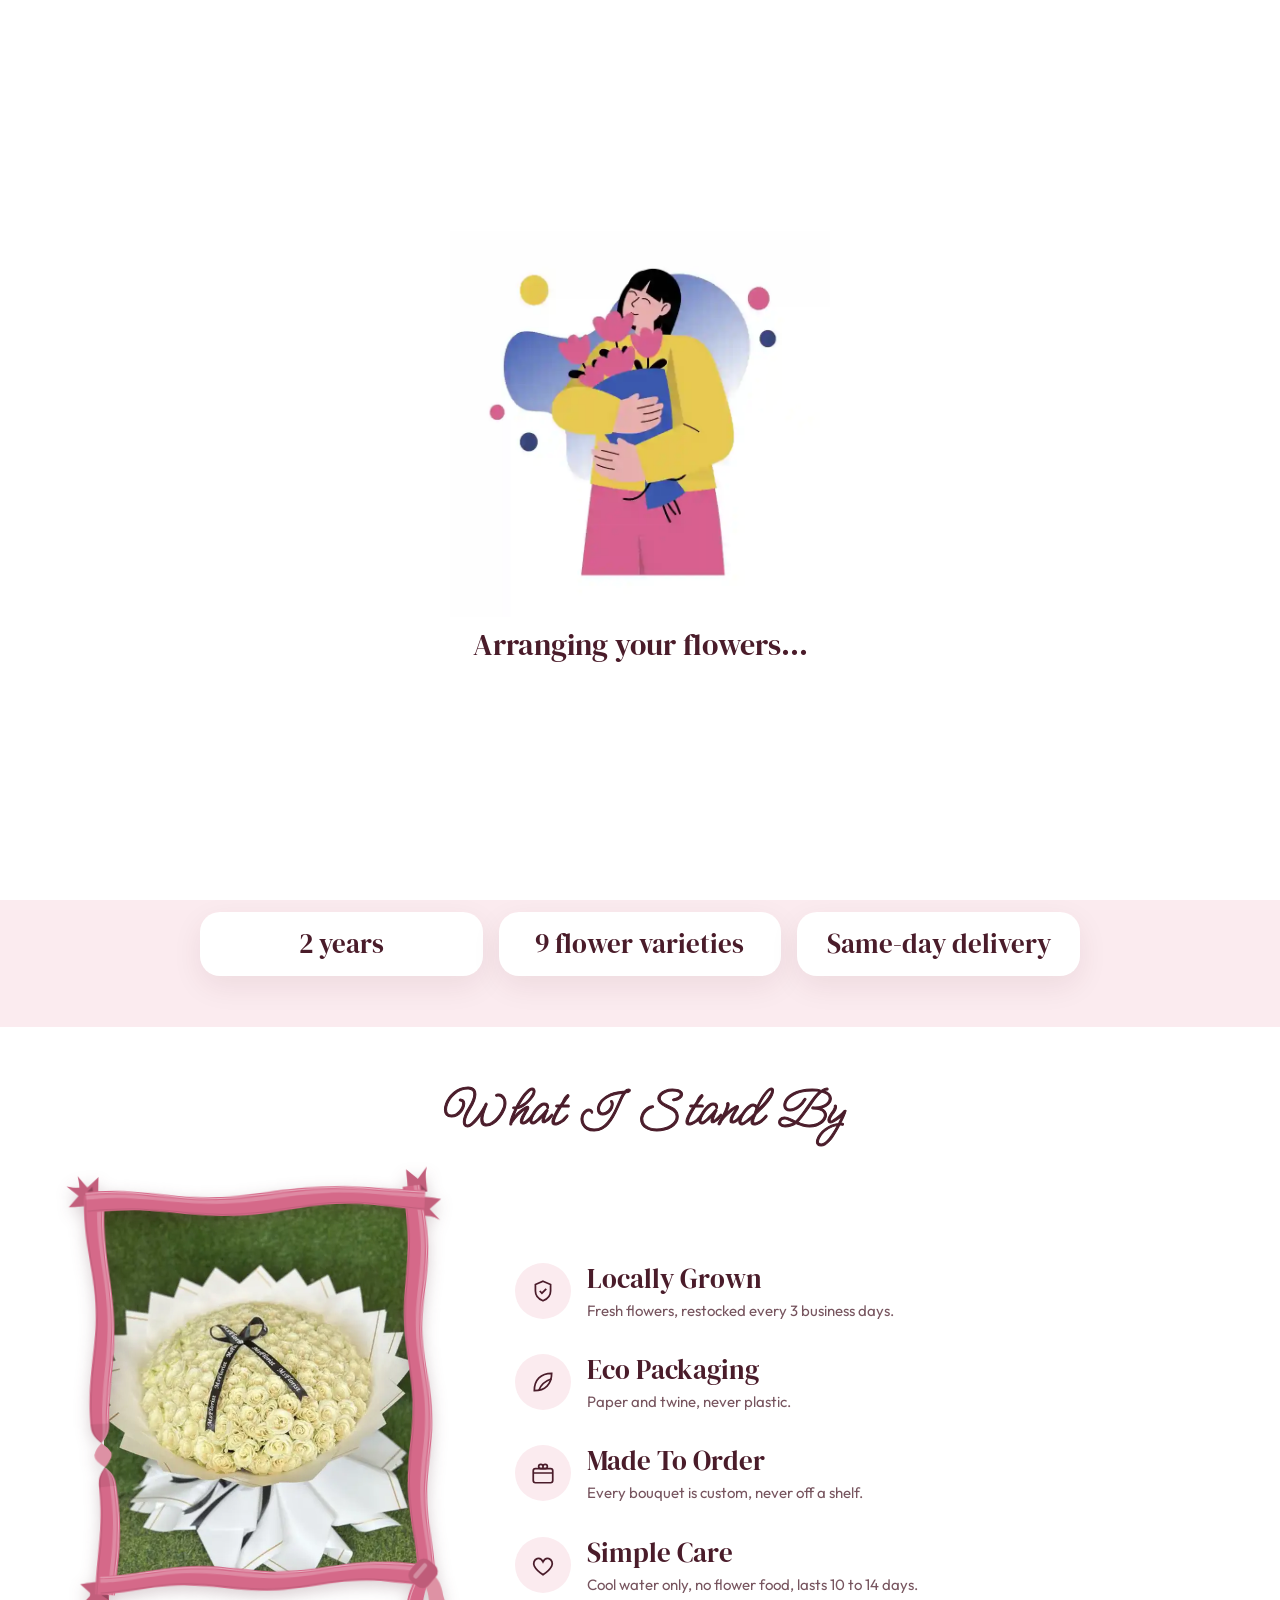
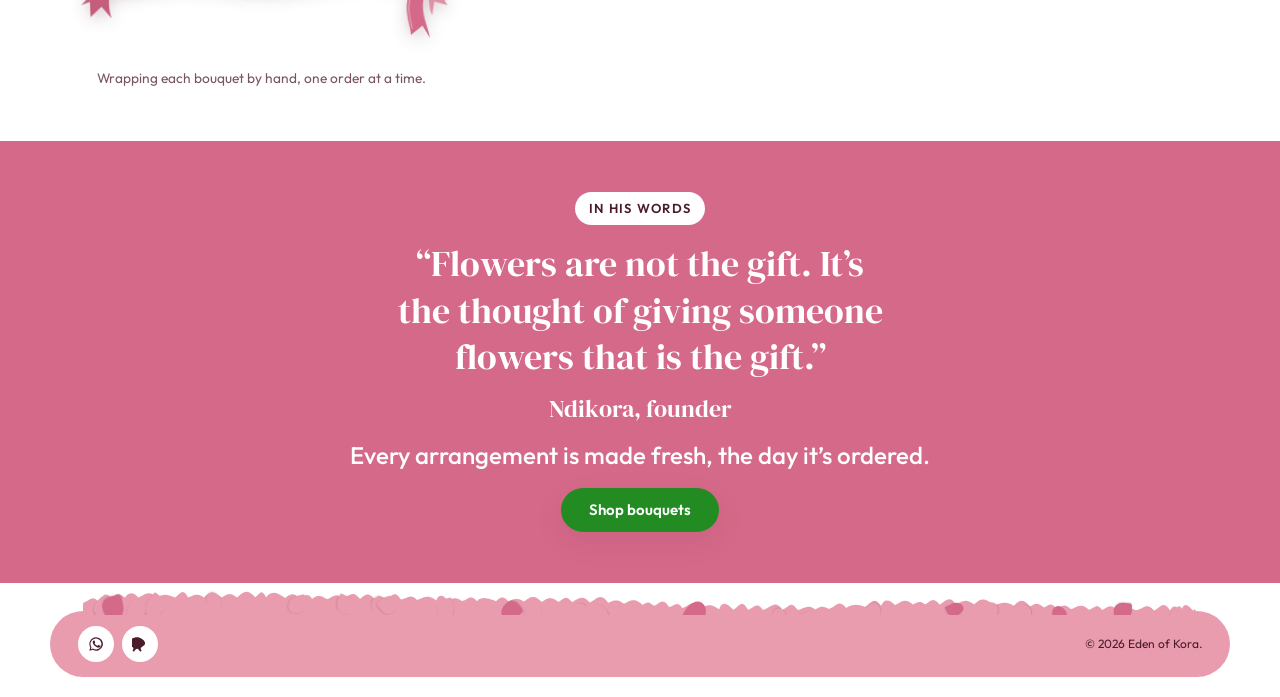
==== commit 3a31ef05: "Apply agreed UI/UX audit fixes Product cards get clear buttons, the home page shows three bouquets p" ====
--- a/about.html
+++ b/about.html
@@ -21,10 +21,10 @@
 <link rel="preconnect" href="https://fonts.gstatic.com" crossorigin>
 <link href="https://fonts.googleapis.com/css2?family=DM+Serif+Display&family=Meow+Script&family=Outfit:wght@400;500;600&display=swap" rel="stylesheet">
 
-<link rel="stylesheet" href="css/styles.css?v=12">
-<link rel="stylesheet" href="css/ribbon.css?v=8">
-<link rel="stylesheet" href="css/footer-petals.css?v=7">
-<link rel="stylesheet" href="css/about.css?v=7">
+<link rel="stylesheet" href="css/styles.css?v=13">
+<link rel="stylesheet" href="css/ribbon.css?v=13">
+<link rel="stylesheet" href="css/footer-petals.css?v=13">
+<link rel="stylesheet" href="css/about.css?v=13">
 <script>
   /* First page view this session: show the bouquet loading screen (main.js lifts it).
      The 9s timeout is a failsafe so a broken main.js can never trap the page. */
@@ -242,10 +242,10 @@
 
 </div>
 
-<script src="js/products.js?v=7" defer></script>
-<script src="js/main.js?v=11" defer></script>
-<script src="js/ribbon.js?v=10" defer></script>
-<script src="js/footer-petals.js?v=7" defer></script>
-<script src="js/lightbox.js?v=7" defer></script>
+<script src="js/products.js?v=13" defer></script>
+<script src="js/main.js?v=13" defer></script>
+<script src="js/ribbon.js?v=13" defer></script>
+<script src="js/footer-petals.js?v=13" defer></script>
+<script src="js/lightbox.js?v=13" defer></script>
 </body>
 </html>
--- a/css/styles.css
+++ b/css/styles.css
@@ -567,6 +567,7 @@
   height: 100%;
   display: flex;
   flex-direction: column;
+  container: product-card / inline-size;
 }
 
 .product-card__frame {
@@ -608,9 +609,12 @@
   font-weight: 400;
   font-size: 1.25rem;
   line-height: 1.2;
+  min-height: calc(2 * 1.2em);
   color: var(--ink);
   margin-bottom: 2px;
-}
+  text-wrap: balance;
+}
+.product-card__name:has(+ .product-card__subtitle) { min-height: 0; }
 .product-card__subtitle {
   font-size: .8125rem;
   color: var(--muted);
@@ -620,14 +624,28 @@
 
 .product-card__footer {
   margin-top: auto;
-  display: flex;
-  align-items: center;
-  justify-content: space-between;
+  padding-top: var(--space-3);
+  display: flex;
+  flex-direction: column;
+  align-items: stretch;
   gap: var(--space-2);
-  flex-wrap: wrap;
-  row-gap: var(--space-2);
-}
-
+}
+@container product-card (min-width: 280px) {
+  .product-card__footer {
+    flex-direction: row;
+    align-items: center;
+    justify-content: space-between;
+  }
+  .product-card__price,
+  .product-card__ask { min-height: 0; }
+}
+
+.product-card__price,
+.product-card__ask {
+  display: flex;
+  align-items: center;
+  min-height: 1.75rem;
+}
 .product-card__price {
   font-family: var(--font-body);
   font-weight: 600;
@@ -640,7 +658,6 @@
   color: var(--muted);
 }
 
-.product-card__request,
 .addon-tile__request,
 .product-grid__empty a,
 .cart-empty a {
@@ -653,36 +670,63 @@
   border-radius: var(--radius-xs);
   transition: text-decoration-color .2s var(--ease);
 }
-.product-card__request { font-size: .8125rem; }
-.product-card__request:hover,
 .addon-tile__request:hover,
 .product-grid__empty a:hover,
 .cart-empty a:hover { text-decoration-color: var(--ink); }
-.product-card__request:focus-visible,
 .addon-tile__request:focus-visible,
 .product-grid__empty a:focus-visible,
 .cart-empty a:focus-visible { outline: 2px solid var(--ink); outline-offset: 3px; }
 
+.product-card__request,
 .add-btn {
-  width: 44px;
-  height: 44px;
-  min-width: 44px;
+  display: inline-flex;
+  align-items: center;
+  justify-content: center;
+  gap: var(--space-2);
+  flex-shrink: 0;
   min-height: 44px;
-  border-radius: 50%;
-  background: var(--lime);
+  padding: 0 var(--space-4);
+  border-radius: var(--radius-pill);
+  font-family: var(--font-body);
+  font-size: .875rem;
+  font-weight: 600;
+  line-height: 1;
+  white-space: nowrap;
+  text-decoration: none;
+  cursor: pointer;
+  transition: background .2s var(--ease), border-color .2s var(--ease), transform var(--dur-micro) var(--ease-snap), box-shadow .2s var(--ease);
+}
+.product-card__request:focus-visible,
+.add-btn:focus-visible { outline: 2px solid var(--ink); outline-offset: 3px; }
+
+.product-card__request {
+  background: var(--blush);
+  color: var(--ink);
+  border: 1.5px solid color-mix(in srgb, var(--ink) 20%, var(--white));
+}
+.product-card__request:hover {
+  background: color-mix(in srgb, var(--pink) 40%, var(--white));
+  border-color: var(--ink);
+}
+.product-card__request:active { transform: scale(.97); }
+.product-card__request-icon {
+  width: 16px;
+  height: 16px;
+  flex-shrink: 0;
+}
+
+.add-btn {
+  background: var(--forest);
   color: var(--on-accent);
-  display: grid;
-  place-items: center;
-  flex-shrink: 0;
-  font-size: 1.25rem;
-  line-height: 1;
-  transition: background .2s var(--ease), transform var(--dur-micro) var(--ease-snap), box-shadow .2s var(--ease);
+  border: 0;
   box-shadow: var(--shadow-card);
 }
-.add-btn:hover { background: var(--pink); box-shadow: var(--shadow-pop); }
-.add-btn:focus-visible { outline: 2px solid var(--ink); outline-offset: 3px; }
+.add-btn:hover {
+  background: color-mix(in srgb, var(--forest) 84%, var(--ink));
+  box-shadow: var(--shadow-pop);
+}
 .add-btn:active,
-.add-btn.is-pressing { transform: scale(.86); }
+.add-btn.is-pressing { transform: scale(.96); }
 .add-btn.added { background: var(--green); color: var(--on-accent); }
 .add-btn:disabled { opacity: .5; cursor: not-allowed; box-shadow: none; transform: none; }
 
@@ -1157,12 +1201,13 @@
 
 /* ---------- Page hero: the home hero's language on the inner pages ---------- */
 .page-hero {
+  --ribbon-h: clamp(84px, 8vw, 116px);
   position: relative;
   isolation: isolate;
   display: grid;
   place-items: center;
-  min-height: clamp(340px, 54vh, 500px);
-  padding: calc(var(--header-h) + var(--space-5)) var(--space-5) calc(var(--ribbon-h) * .9 + var(--space-3));
+  min-height: clamp(268px, 21vw, 300px);
+  padding: calc(var(--header-h) + var(--space-3)) var(--space-5) calc(var(--ribbon-h) * .86 + var(--space-2));
   overflow: hidden;
   background: var(--rose);
   color: var(--white);
@@ -1191,12 +1236,18 @@
 .page-hero h1 {
   margin: 0 0 var(--space-2);
   color: var(--white);
-  font-size: clamp(2.75rem, 1.8rem + 4.2vw, 5.25rem);
+  font-size: clamp(2.25rem, 1.65rem + 2.4vw, 3.5rem);
+  line-height: 1.05;
 }
 .page-hero .eyebrow { color: var(--white); }
 .page-hero__lead {
   max-width: 52ch;
   margin-inline: auto;
   color: var(--white);
-  font-size: var(--text-body);
-}
+  font-size: clamp(.875rem, .8rem + .3vw, 1rem);
+  line-height: 1.45;
+}
+.page-hero + .ribbon-band { --ribbon-h: clamp(84px, 8vw, 116px); }
+@media (max-width: 599px) {
+  .page-hero { padding-inline: var(--space-4); }
+}
